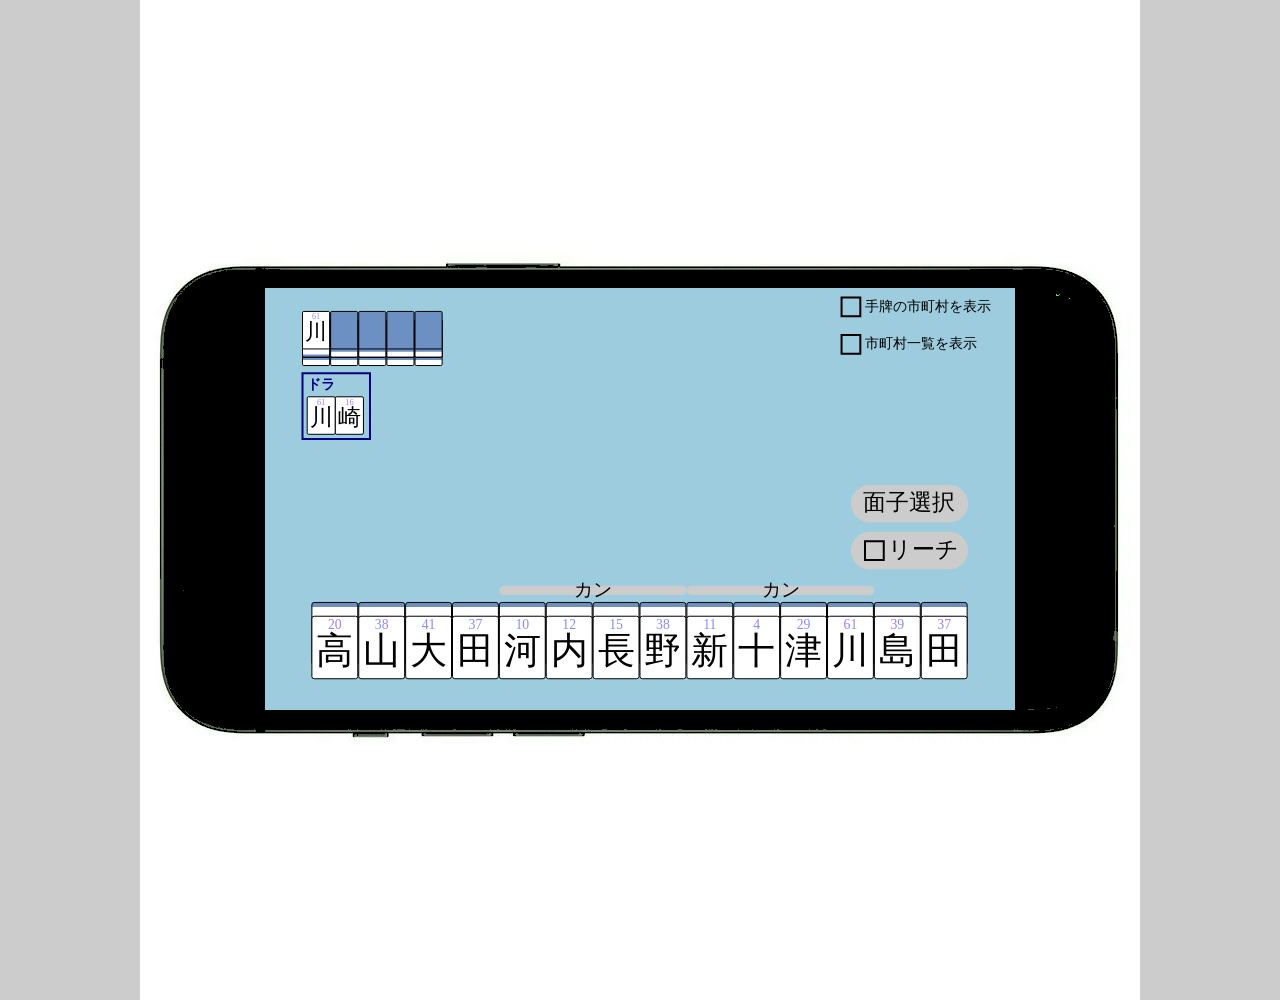
==== index_smp.htm @ 16472b69 "面子選択機能を追加" ====
<!DOCTYPE html>
<html lang="ja">
<head>
<meta charset="UTF-8">
<meta name="viewport" content="width=device-width, initial-scale=1">
<meta name="apple-mobile-web-app-capable" content="yes">
<script src="bbcanvas.js"></script>
<title>市町村麻雀</title>
<style>
html, body {
	margin: 0;
	padding: 0;
	width: 100%;
	height: 100%;
	background: #ccc;
	overflow: hidden;
}
img {
	position: absolute;
	width: 1000px;
	top : 0;
	left: calc(calc(100% - 1000px) / 2);
}
#game {
	position: absolute;
	top: 288px;
	left: calc(calc(100% - 750px) / 2);
	height: 422px;
	aspect-ratio: 16 / 9;
	background: #fff;
}
canvas {
	user-select: none; 
  -webkit-user-select: none; 
  -moz-user-select: none; 
	-webkit-touch-callout: none;
}
</style>
</head>

<body>
<img src="iphone.png">
<div id="game"></div>
<script src="src/const.js"></script>
<script src="src/menu.js"></script>
<script src="src/game_data.js"></script>
<script src="src/game_system.js"></script>
<script src="src/game_draw.js"></script>
<script src="src/selecting.js"></script>
<script src="src/game.js"></script>
<script src="src/main.js"></script>
</body>
</html>
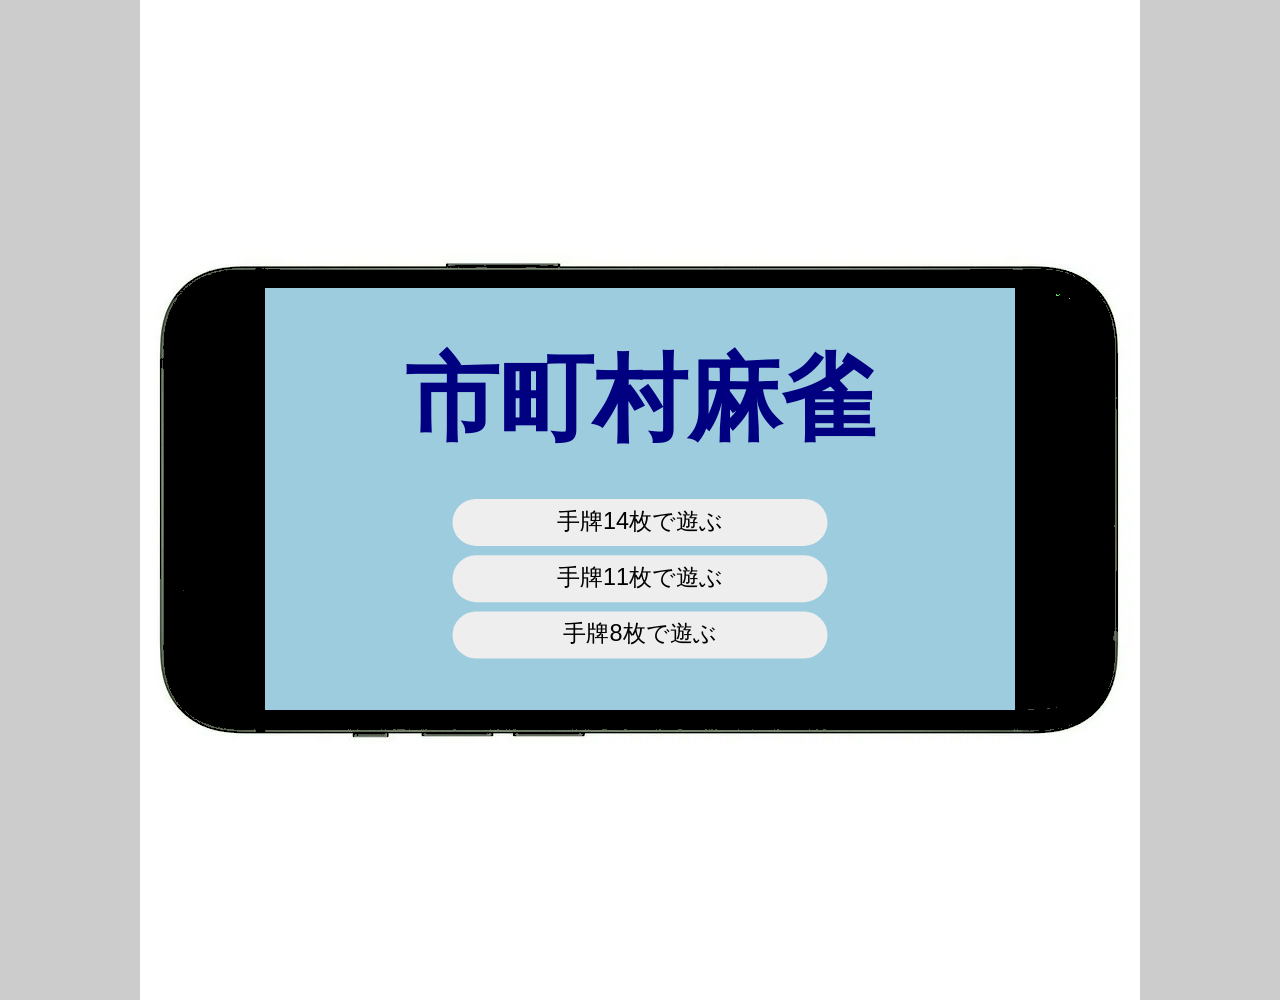
==== commit c490d60e: "手役判別機能を追加" ====
--- a/index_smp.htm
+++ b/index_smp.htm
@@ -47,6 +47,7 @@
 <script src="src/game_system.js"></script>
 <script src="src/game_draw.js"></script>
 <script src="src/selecting.js"></script>
+<script src="src/score.js"></script>
 <script src="src/game.js"></script>
 <script src="src/main.js"></script>
 </body>
